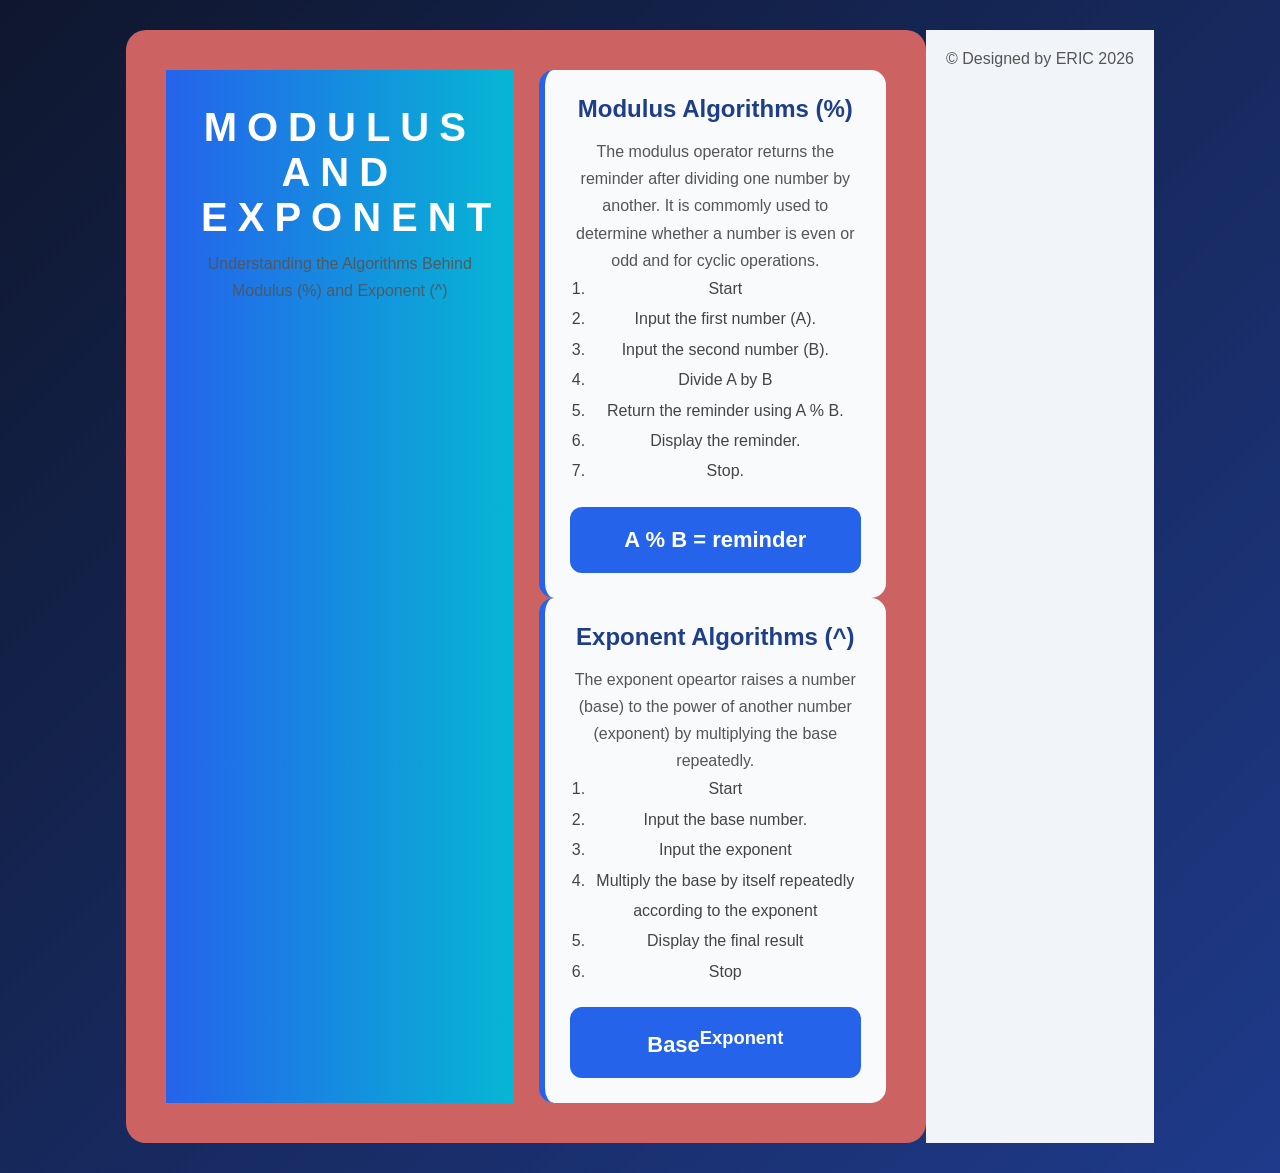
==== home.html @ 9fe06227 "Add files via upload" ====
<!DOCTYPE html>
<html lang="en">
<head>
    <meta charset="UTF-8">
    <meta name="viewport" content="width=device-width, initial-scale=1.0">
    <title>MODULUS AND EXPONENT</title>
    <style>
        *{
            margin: 0;
            padding: 0;
            box-sizing: border-box;
            font-family: 'segoe UI', sans-serif;
        }
       body{
        background: linear-gradient(135deg, #0f172e, #1e3a8a);
        min-height: 100vh;
        justify-content: center;
        display: flex;
        text-align: center;
        padding: 30px;
       }
       .container{
        width: 70%;
        max-width: 800px;
        background: #cc6262;
        border-radius: 20px;
        box-shadow: 0 20 50px rgba(0, 0, 0, .25);
        overflow: hidden;
        position: relative;
        right: 0;
       }
       header{
        background:linear-gradient(90deg, #2563eb, #06b6d4);
        color: #fff;
        padding: 35px;
       }
       header h1{
        font-size: 40px;
        letter-spacing: 10px;
       }
       header p{
        margin-top: 10px;
        opacity: .9;
       }
    .container{
        padding: 40px;
        display: grid;
        grid-template-columns: repeat(auto-fit, minmax(300px,1fr));
        gap: 25px;
    }
    .card{
        background: #f8fafc;
        border-radius: 15px;
        padding: 25px;
        border-left: 6px solid #2463eb;
        transition: .3s;
    }
    .card:hover{
        transform: translateY(-8px);
        box-shadow: 0 12px 25px rgba(0, 0, 0, .25);
    }
    h2{
        color: #1e3e8a;
        margin-bottom: 15px;
    }
    p{
        color: #555;
        line-height: 1.7;
    }
    ol{
        margin-left: 20px;
        color: #444;
        line-height: 1.9;
    } 
    .formula{
        margin-top: 20px;
        background: #2563eb;
        color: #fff;
        text-align: center;
        padding: 20px;
        border-radius: 12px;
        font-size: 22px;
        font-weight: bold;
    } 
    footer{
        background: #f1f5f9;
        text-align: center;
        padding: 20px;
        color: #555;
    }
    @media (max-width:768px){
        header h1{font-size:30px;
        }
        .content{
            padding: 20px;
        }
    }
    </style>
</head>
<body>
    <div class="container">
        <header>
            <h1>MODULUS AND EXPONENT</h1>
            <p>Understanding the Algorithms Behind Modulus (%) and Exponent (^)</p>
        </header>

        <div class="content">
            <div class="card">
                <h2>Modulus Algorithms (%)</h2>

                <p>
                The modulus operator returns the reminder  after dividing one number by another.
                It is commomly used to determine whether a number is even or odd and for cyclic operations.
                </p>

                <ol>
                    <li>Start</li>
                    <li>Input the first number (A).</li>
                    <li>Input the second number (B).</li>
                    <li>Divide A by B</li>
                    <li>Return the reminder using A % B.</li>
                    <li>Display the reminder.</li>
                    <li>Stop.</li>
                </ol>
                  <div class="formula">
                    A % B = reminder
                  </div>
                  </div>

                         <div class="card">
                            <h2>Exponent Algorithms (^)</h2>

                            <p>
                                The exponent opeartor raises a number (base) to the power of another number (exponent) by
                                multiplying the base repeatedly.
                            </p>
                            <ol>
                                <li>Start</li>
                                <li>Input the base number.</li>
                                <li>Input the exponent</li>
                                <li>Multiply the base by itself repeatedly according to the exponent</li>
                                <li>Display the final result</li>
                                <li>Stop</li>
                            </ol>
                                <div class="formula">
                                    Base<sup>Exponent</sup>
                                </div>
                         </div>
                           </div>
                         </div>
            <footer>
               &copy; Designed by ERIC 2026
            </footer>
            </div>
</body>
</html>
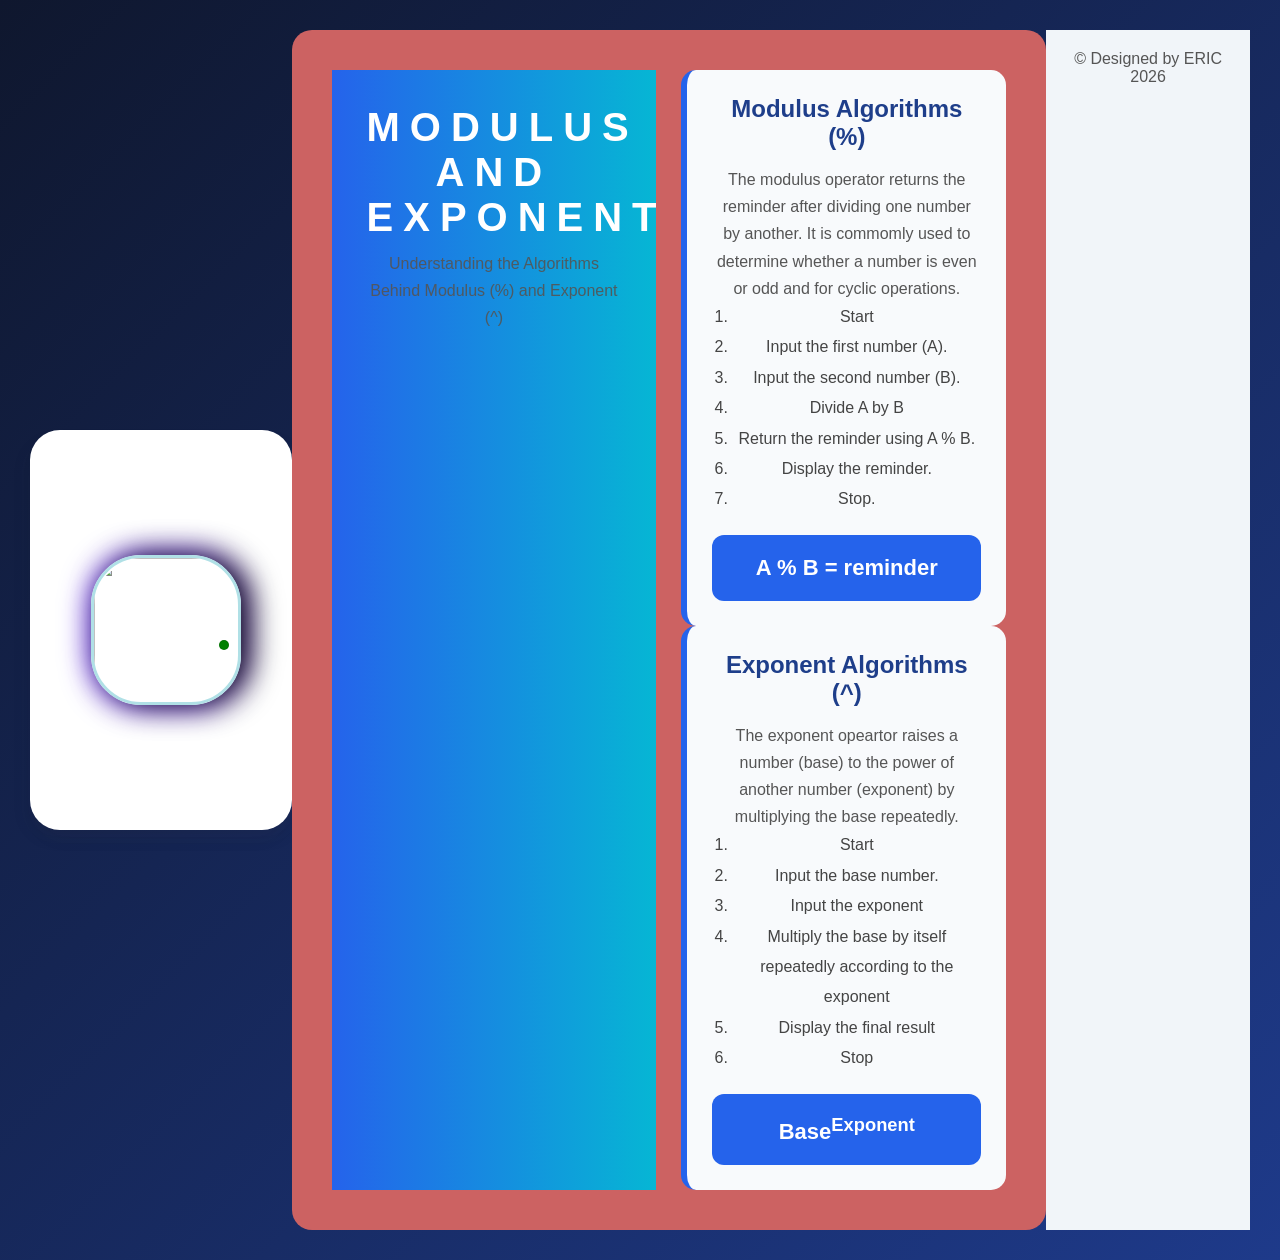
==== commit 85bbce9e: "Add files via upload" ====
--- a/home.html
+++ b/home.html
@@ -20,6 +20,38 @@
         text-align: center;
         padding: 30px;
        }
+       .profile-container{
+        width: 300px; height: 400px;
+        display: flex; align-items: center;
+        justify-content: center; border-radius: 30px;
+        margin: auto; background-color: white;
+        position: relative;
+        box-shadow:  5px 10px 16px rgba(51 51 51 /5%),
+        -5px 10px 16px rgba(51 51 51 /5%);
+       }
+       .profile-container img{
+        width: 150px; height: 150px;
+        position: relative; border-radius: 50px;
+        box-shadow:  10px 0 30px rgba(0, 0, 0, 0.9),
+        0 0 30px rgba(78, 3, 255, 0.9);
+        border: 3px solid powderblue;
+        animation: roll 3s infinite ease-in-out alternate;
+        float: right;
+       }
+       .online{
+    width: 10px;
+    height: 10px;
+    background: green;
+    border: 1px solid rgba(0, 0, 0, 0.1);
+    border-radius: 50px;
+    margin: 32px 1px 1px -22px;
+}
+.logo{
+    width: 50px;
+    height: 50px;
+    border-radius: 50%;
+    border: 1px solid #ddd;
+}
        .container{
         width: 70%;
         max-width: 800px;
@@ -99,6 +131,11 @@
     </style>
 </head>
 <body>
+
+    <div class="profile-container">
+         <img src="pic/IMG-20260204-WA0149(1).jpg" class="logo ">
+    <div class="online"></div>
+    </div>
     <div class="container">
         <header>
             <h1>MODULUS AND EXPONENT</h1>
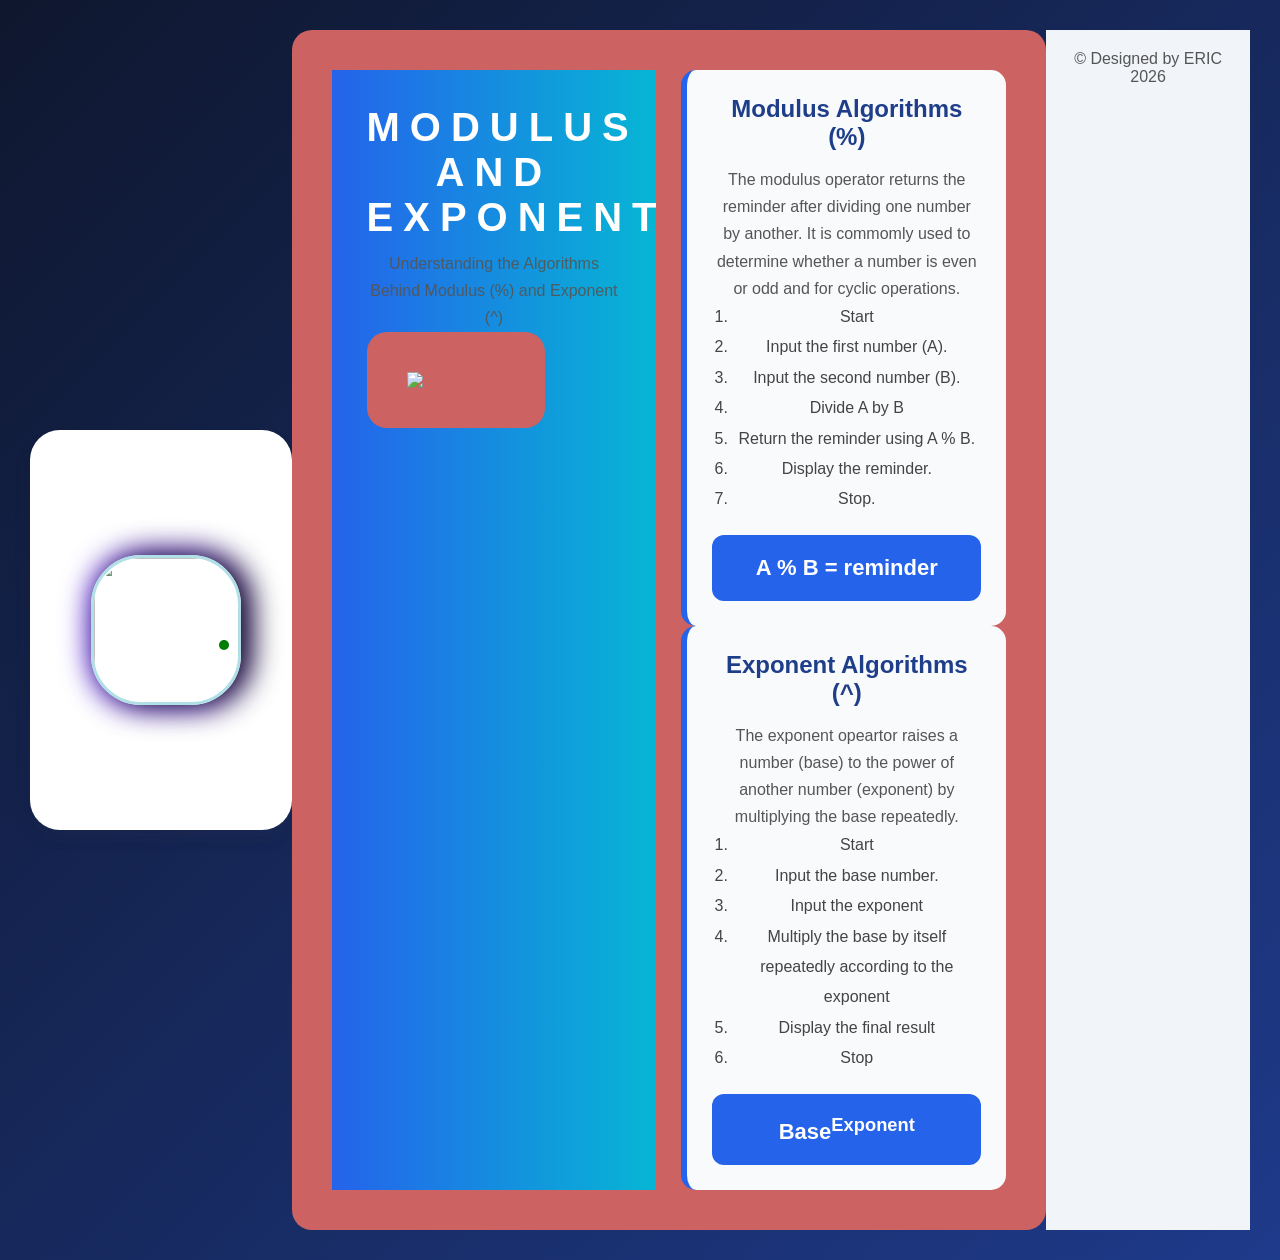
==== commit 869aa426: "Add files via upload" ====
--- a/home.html
+++ b/home.html
@@ -134,12 +134,14 @@
 
     <div class="profile-container">
          <img src="pic/IMG-20260204-WA0149(1).jpg" class="logo ">
+        
     <div class="online"></div>
     </div>
     <div class="container">
         <header>
             <h1>MODULUS AND EXPONENT</h1>
             <p>Understanding the Algorithms Behind Modulus (%) and Exponent (^)</p>
+             <img src="pic/mbongo.png" class="container">
         </header>
 
         <div class="content">
